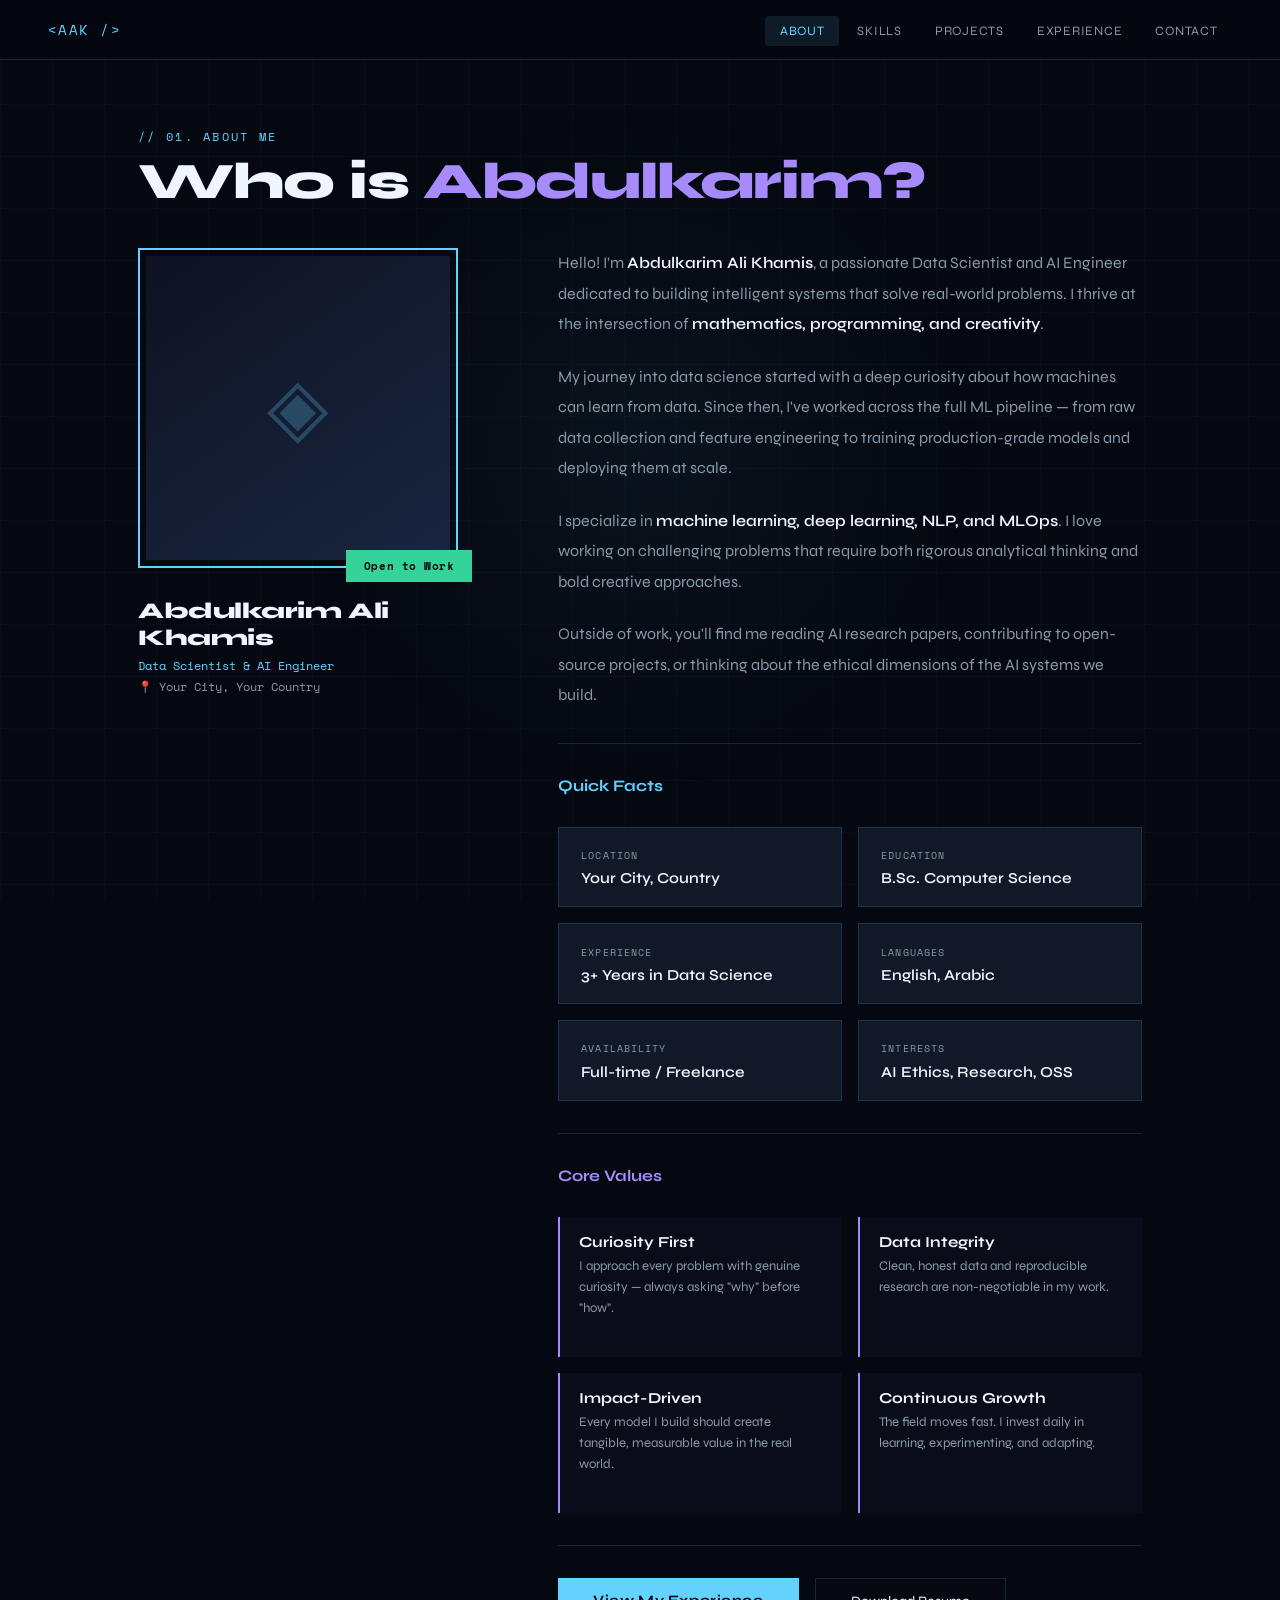
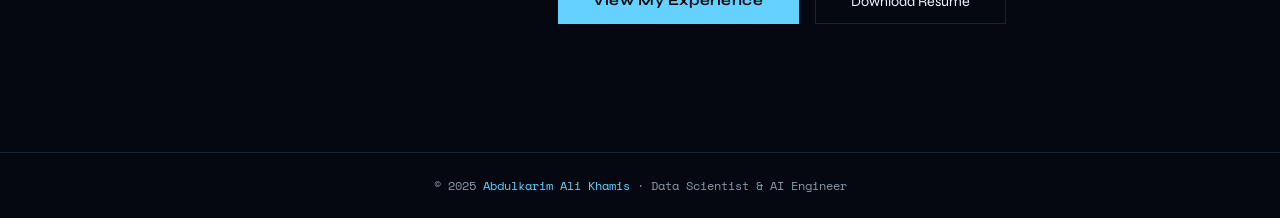
==== about.html @ 7574f5c6 "Add files via upload Initial portfolio upload" ====
<!DOCTYPE html>
<html lang="en">
<head>
<meta charset="UTF-8" />
<meta name="viewport" content="width=device-width, initial-scale=1.0" />
<title>About — Abdulkarim Ali Khamis</title>
<link rel="stylesheet" href="style.css" />
<style>
  .about-grid {
    display: grid; grid-template-columns: 340px 1fr; gap: 5rem; align-items: start;
  }
  .avatar-wrap { position: sticky; top: 8rem; }
  .avatar-box {
    border: 2px solid var(--accent); padding: 6px; aspect-ratio: 1;
    max-width: 320px; position: relative;
  }
  .avatar-inner {
    width: 100%; height: 100%;
    background: linear-gradient(145deg, #0d1321, #1a2540);
    display: flex; align-items: center; justify-content: center;
    font-size: 5rem; color: rgba(99,210,255,0.25);
  }
  .avatar-badge {
    position: absolute; bottom: -1rem; right: -1rem;
    background: var(--accent3); color: #050810;
    padding: 0.5rem 1.1rem; font-family: var(--mono); font-size: 0.68rem; font-weight: 700;
    letter-spacing: 0.05em;
  }
  .avatar-name {
    margin-top: 1.8rem; font-size: 1.4rem; font-weight: 800; letter-spacing: -0.02em;
  }
  .avatar-role { font-family: var(--mono); font-size: 0.78rem; color: var(--accent); margin-top: 0.3rem; }
  .avatar-location { font-family: var(--mono); font-size: 0.72rem; color: var(--muted); margin-top: 0.2rem; }

  .about-text p { color: var(--muted); line-height: 1.9; margin-bottom: 1.4rem; font-size: 1rem; }
  .about-text p strong { color: var(--text); font-weight: 600; }

  .divider { border: none; border-top: 1px solid var(--border); margin: 2rem 0; }

  .quick-facts { display: grid; grid-template-columns: 1fr 1fr; gap: 1rem; margin-top: 2rem; }
  .fact-item { background: var(--card); border: 1px solid var(--border); padding: 1.2rem 1.4rem; }
  .fact-label { font-family: var(--mono); font-size: 0.65rem; color: var(--muted); letter-spacing: 0.1em; text-transform: uppercase; margin-bottom: 0.4rem; }
  .fact-value { font-size: 0.95rem; font-weight: 600; color: var(--text); }

  .values-grid { display: grid; grid-template-columns: 1fr 1fr; gap: 1rem; margin-top: 2rem; }
  .value-card {
    border-left: 2px solid var(--accent2); padding: 1rem 1.2rem;
    background: rgba(167,139,250,0.04);
  }
  .value-card h4 { font-size: 0.95rem; font-weight: 700; margin-bottom: 0.3rem; }
  .value-card p { font-size: 0.82rem; color: var(--muted); line-height: 1.6; }

  @media (max-width: 860px) {
    .about-grid { grid-template-columns: 1fr; gap: 2.5rem; }
    .avatar-wrap { position: static; }
    .quick-facts, .values-grid { grid-template-columns: 1fr; }
  }
</style>
</head>
<body>
<div class="grid-bg"></div>
<div class="glow"></div>

<nav>
  <a href="index.html" class="nav-logo">&lt;AAK /&gt;</a>
  <ul class="nav-links">
    <li><a href="about.html" class="active">About</a></li>
    <li><a href="skills.html">Skills</a></li>
    <li><a href="projects.html">Projects</a></li>
    <li><a href="experience.html">Experience</a></li>
    <li><a href="contact.html">Contact</a></li>
  </ul>
</nav>

<div class="page">
  <div class="section-label fade-up">// 01. about me</div>
  <h1 class="section-title fade-up-2">Who is <em>Abdulkarim?</em></h1>

  <div class="about-grid">
    <div class="avatar-wrap fade-up-3">
      <div class="avatar-box">
        <div class="avatar-inner">◈</div>
        <div class="avatar-badge">Open to Work</div>
      </div>
      <div class="avatar-name">Abdulkarim Ali Khamis</div>
      <div class="avatar-role">Data Scientist &amp; AI Engineer</div>
      <div class="avatar-location">📍 Your City, Your Country</div>
    </div>

    <div class="about-text fade-up-4">
      <p>
        Hello! I'm <strong>Abdulkarim Ali Khamis</strong>, a passionate Data Scientist and AI Engineer
        dedicated to building intelligent systems that solve real-world problems. I thrive at the
        intersection of <strong>mathematics, programming, and creativity</strong>.
      </p>
      <p>
        My journey into data science started with a deep curiosity about how machines can learn
        from data. Since then, I've worked across the full ML pipeline — from raw data collection
        and feature engineering to training production-grade models and deploying them at scale.
      </p>
      <p>
        I specialize in <strong>machine learning, deep learning, NLP, and MLOps</strong>. I love
        working on challenging problems that require both rigorous analytical thinking and bold
        creative approaches.
      </p>
      <p>
        Outside of work, you'll find me reading AI research papers, contributing to open-source
        projects, or thinking about the ethical dimensions of the AI systems we build.
      </p>

      <hr class="divider" />
      <h3 style="font-size:1rem; font-weight:700; margin-bottom:1rem; color:var(--accent);">Quick Facts</h3>
      <div class="quick-facts">
        <div class="fact-item">
          <div class="fact-label">Location</div>
          <div class="fact-value">Your City, Country</div>
        </div>
        <div class="fact-item">
          <div class="fact-label">Education</div>
          <div class="fact-value">B.Sc. Computer Science</div>
        </div>
        <div class="fact-item">
          <div class="fact-label">Experience</div>
          <div class="fact-value">3+ Years in Data Science</div>
        </div>
        <div class="fact-item">
          <div class="fact-label">Languages</div>
          <div class="fact-value">English, Arabic</div>
        </div>
        <div class="fact-item">
          <div class="fact-label">Availability</div>
          <div class="fact-value">Full-time / Freelance</div>
        </div>
        <div class="fact-item">
          <div class="fact-label">Interests</div>
          <div class="fact-value">AI Ethics, Research, OSS</div>
        </div>
      </div>

      <hr class="divider" />
      <h3 style="font-size:1rem; font-weight:700; margin-bottom:1rem; color:var(--accent2);">Core Values</h3>
      <div class="values-grid">
        <div class="value-card">
          <h4>Curiosity First</h4>
          <p>I approach every problem with genuine curiosity — always asking "why" before "how".</p>
        </div>
        <div class="value-card">
          <h4>Data Integrity</h4>
          <p>Clean, honest data and reproducible research are non-negotiable in my work.</p>
        </div>
        <div class="value-card">
          <h4>Impact-Driven</h4>
          <p>Every model I build should create tangible, measurable value in the real world.</p>
        </div>
        <div class="value-card">
          <h4>Continuous Growth</h4>
          <p>The field moves fast. I invest daily in learning, experimenting, and adapting.</p>
        </div>
      </div>

      <hr class="divider" />
      <div style="display:flex; gap:1rem; flex-wrap:wrap;">
        <a href="experience.html" class="btn-primary">View My Experience</a>
        <a href="contact.html" class="btn-ghost">Download Resume</a>
      </div>
    </div>
  </div>
</div>

<footer>
  <p>&copy; 2025 <span>Abdulkarim Ali Khamis</span> · Data Scientist &amp; AI Engineer</p>
</footer>
</body>
</html>
---- style.css ----
@import url('https://fonts.googleapis.com/css2?family=Space+Mono:wght@400;700&family=Syne:wght@400;600;700;800&display=swap');

*, *::before, *::after { box-sizing: border-box; margin: 0; padding: 0; }

:root {
  --bg: #050810;
  --surface: #0d1321;
  --card: #111827;
  --border: rgba(99,210,255,0.15);
  --accent: #63d2ff;
  --accent2: #a78bfa;
  --accent3: #34d399;
  --text: #f0f6ff;
  --muted: #8899aa;
  --mono: 'Space Mono', monospace;
  --sans: 'Syne', sans-serif;
}

html { scroll-behavior: smooth; }
body {
  background: var(--bg);
  color: var(--text);
  font-family: var(--sans);
  overflow-x: hidden;
  min-height: 100vh;
}

/* NAV */
nav {
  position: fixed; top: 0; left: 0; right: 0; z-index: 100;
  display: flex; justify-content: space-between; align-items: center;
  padding: 1.2rem 3rem;
  background: rgba(5,8,16,0.9);
  backdrop-filter: blur(16px);
  border-bottom: 1px solid var(--border);
}
.nav-logo {
  font-family: var(--mono); font-size: 0.9rem;
  color: var(--accent); letter-spacing: 0.1em;
  text-decoration: none;
}
.nav-links { display: flex; gap: 0.25rem; list-style: none; }
.nav-links a {
  font-size: 0.8rem; color: var(--muted); text-decoration: none;
  letter-spacing: 0.06em; text-transform: uppercase;
  padding: 0.45rem 0.9rem;
  transition: color 0.2s, background 0.2s;
  border-radius: 4px;
}
.nav-links a:hover { color: var(--accent); background: rgba(99,210,255,0.06); }
.nav-links a.active { color: var(--accent); background: rgba(99,210,255,0.1); }

/* PAGE WRAPPER */
.page { padding: 8rem 3rem 4rem; max-width: 1100px; margin: 0 auto; }

/* GRID BG */
.grid-bg {
  position: fixed; inset: 0; z-index: -1; opacity: 0.045;
  background-image:
    linear-gradient(rgba(99,210,255,0.8) 1px, transparent 1px),
    linear-gradient(90deg, rgba(99,210,255,0.8) 1px, transparent 1px);
  background-size: 52px 52px;
}
.glow {
  position: fixed; width: 700px; height: 700px; border-radius: 50%; z-index: -1;
  background: radial-gradient(circle, rgba(99,210,255,0.055) 0%, transparent 70%);
  top: 50%; left: 50%; transform: translate(-50%,-50%);
  pointer-events: none;
}

/* SECTION LABEL */
.section-label {
  font-family: var(--mono); font-size: 0.72rem; color: var(--accent);
  letter-spacing: 0.2em; text-transform: uppercase; margin-bottom: 0.6rem;
}
.section-title {
  font-size: clamp(2.2rem, 4vw, 3.2rem); font-weight: 800;
  line-height: 1.05; letter-spacing: -0.025em; margin-bottom: 2.5rem;
}
.section-title em { font-style: normal; color: var(--accent2); }

/* BUTTONS */
.btn-primary {
  display: inline-block;
  background: var(--accent); color: #050810; padding: 0.85rem 2.2rem;
  font-family: var(--sans); font-weight: 700; font-size: 0.9rem;
  text-decoration: none; letter-spacing: 0.04em;
  transition: opacity 0.2s, transform 0.2s;
}
.btn-primary:hover { opacity: 0.82; transform: translateY(-2px); }
.btn-ghost {
  display: inline-block;
  border: 1px solid var(--border); color: var(--text); padding: 0.85rem 2.2rem;
  font-family: var(--sans); font-weight: 400; font-size: 0.9rem;
  text-decoration: none; transition: border-color 0.2s, color 0.2s, transform 0.2s;
}
.btn-ghost:hover { border-color: var(--accent); color: var(--accent); transform: translateY(-2px); }

/* CARD */
.card {
  background: var(--card); border: 1px solid var(--border); padding: 2rem;
  transition: border-color 0.2s, transform 0.2s;
}
.card:hover { border-color: var(--accent); transform: translateY(-4px); }

/* ANIMATIONS */
@keyframes fadeUp {
  from { opacity: 0; transform: translateY(22px); }
  to   { opacity: 1; transform: translateY(0); }
}
.fade-up { animation: fadeUp 0.7s ease both; }
.fade-up-2 { animation: fadeUp 0.7s 0.12s ease both; }
.fade-up-3 { animation: fadeUp 0.7s 0.24s ease both; }
.fade-up-4 { animation: fadeUp 0.7s 0.36s ease both; }

/* FOOTER */
footer {
  border-top: 1px solid var(--border); text-align: center;
  padding: 1.5rem 3rem; font-family: var(--mono); font-size: 0.72rem; color: var(--muted);
  margin-top: 4rem;
}
footer span { color: var(--accent); }

/* RESPONSIVE */
@media (max-width: 768px) {
  nav { padding: 1rem 1.2rem; }
  .nav-links a { padding: 0.35rem 0.55rem; font-size: 0.72rem; }
  .page { padding: 6rem 1.4rem 3rem; }
}
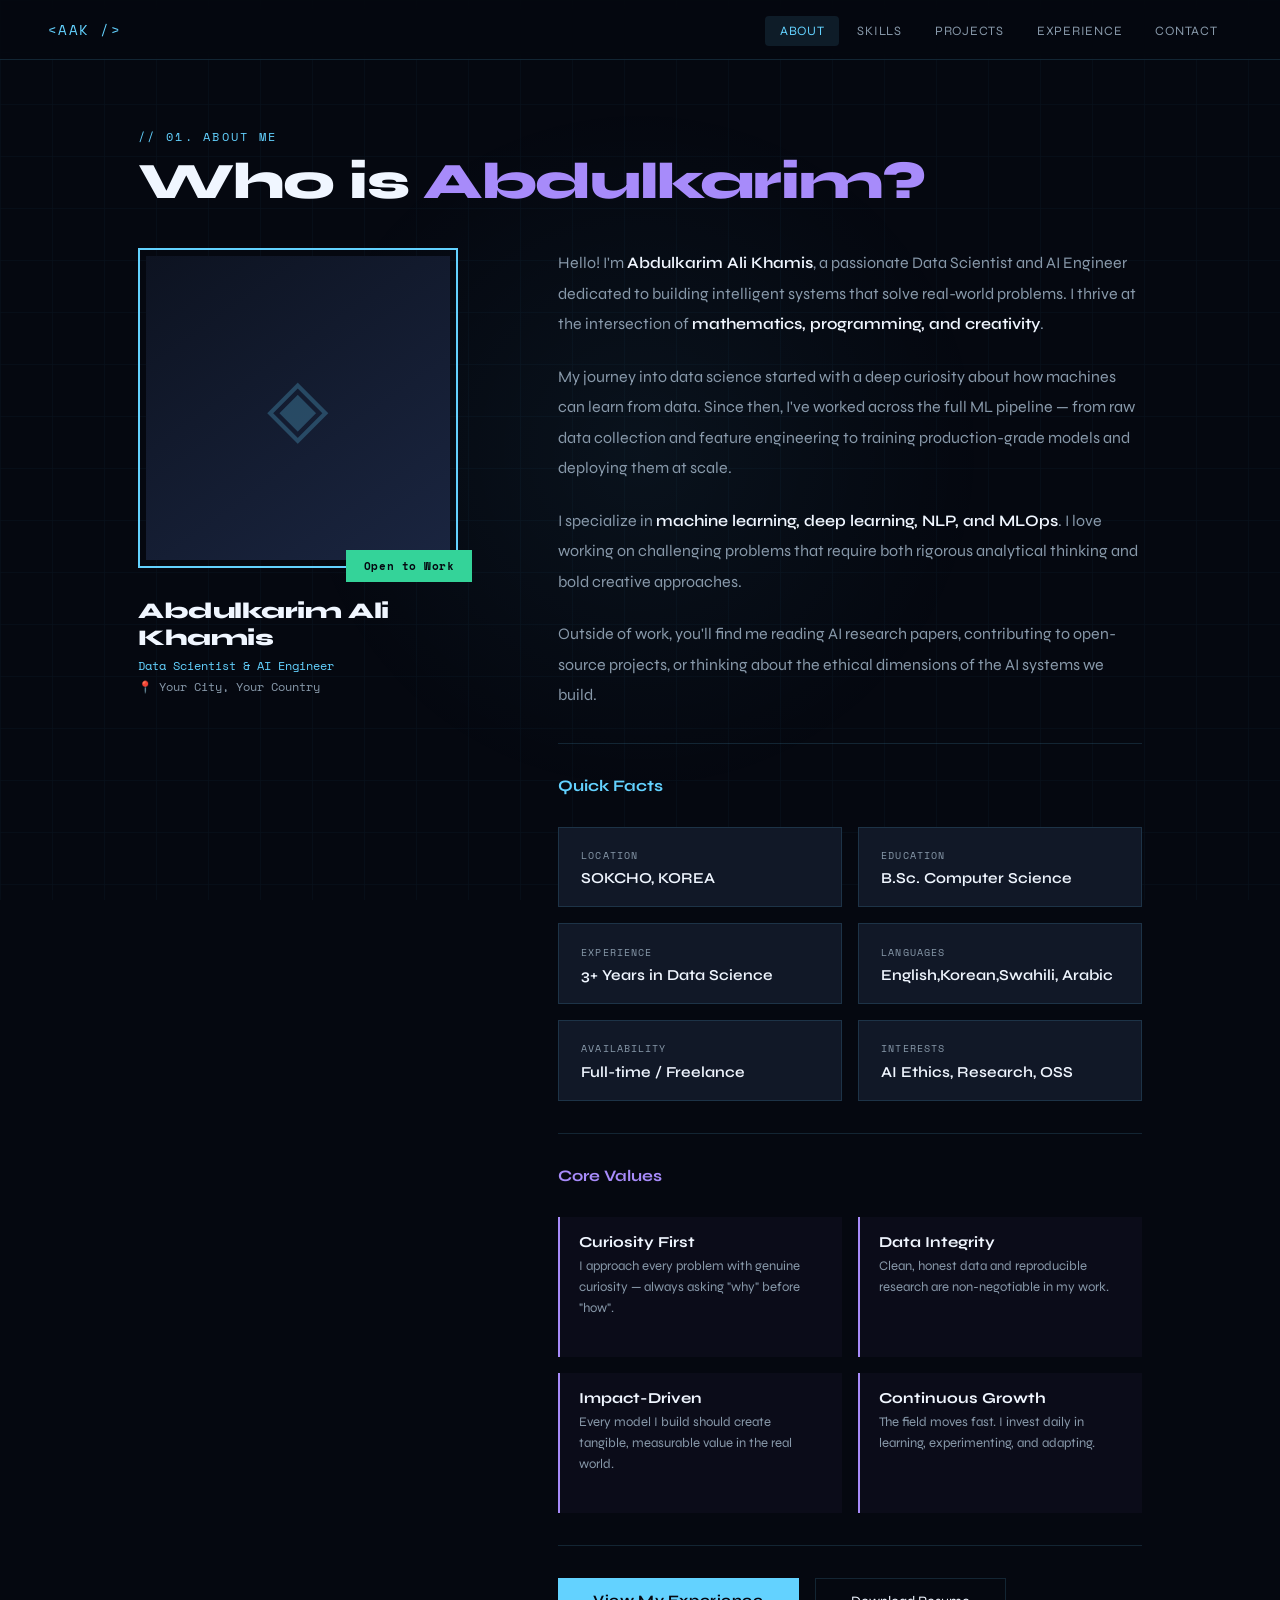
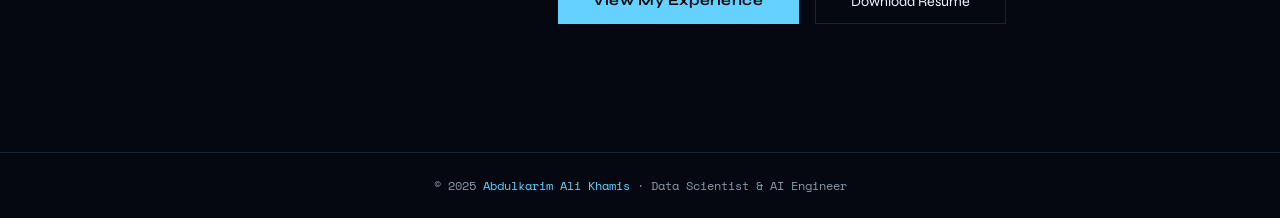
==== commit 4a08943e: "about.html" ====
--- a/about.html
+++ b/about.html
@@ -113,7 +113,7 @@
       <div class="quick-facts">
         <div class="fact-item">
           <div class="fact-label">Location</div>
-          <div class="fact-value">Your City, Country</div>
+          <div class="fact-value">SOKCHO, KOREA</div>
         </div>
         <div class="fact-item">
           <div class="fact-label">Education</div>
@@ -125,7 +125,7 @@
         </div>
         <div class="fact-item">
           <div class="fact-label">Languages</div>
-          <div class="fact-value">English, Arabic</div>
+          <div class="fact-value">English,Korean,Swahili, Arabic</div>
         </div>
         <div class="fact-item">
           <div class="fact-label">Availability</div>
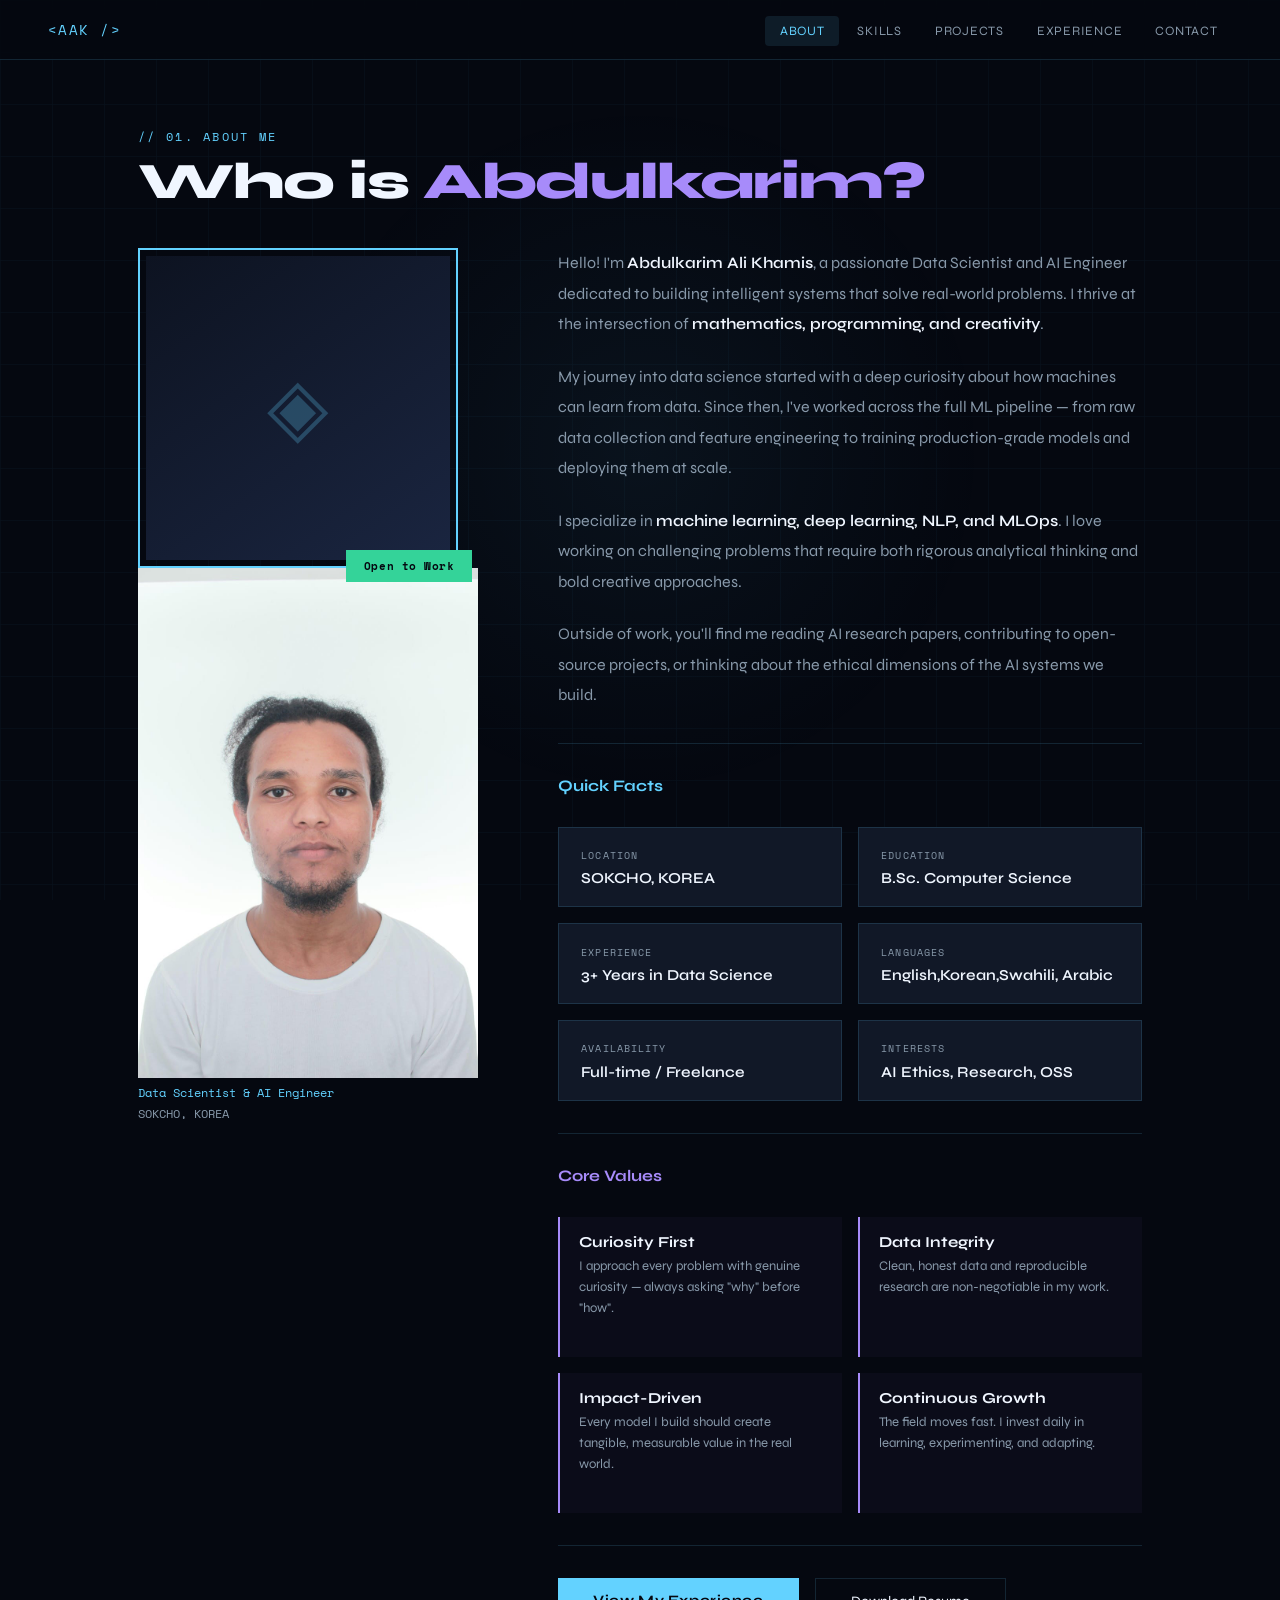
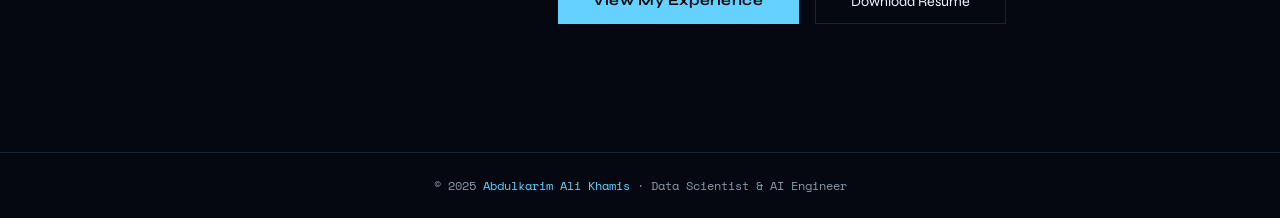
==== commit 5ec20017: "about.html" ====
--- a/about.html
+++ b/about.html
@@ -82,9 +82,8 @@
         <div class="avatar-inner">◈</div>
         <div class="avatar-badge">Open to Work</div>
       </div>
-      <div class="avatar-name">Abdulkarim Ali Khamis</div>
-      <div class="avatar-role">Data Scientist &amp; AI Engineer</div>
-      <div class="avatar-location">📍 Your City, Your Country</div>
+<img src="photo.jpg" style="width:100%; height:100%; object-fit:cover; display:block;" />      <div class="avatar-role">Data Scientist &amp; AI Engineer</div>
+      <div class="avatar-location">SOKCHO, KOREA</div>
     </div>
 
     <div class="about-text fade-up-4">
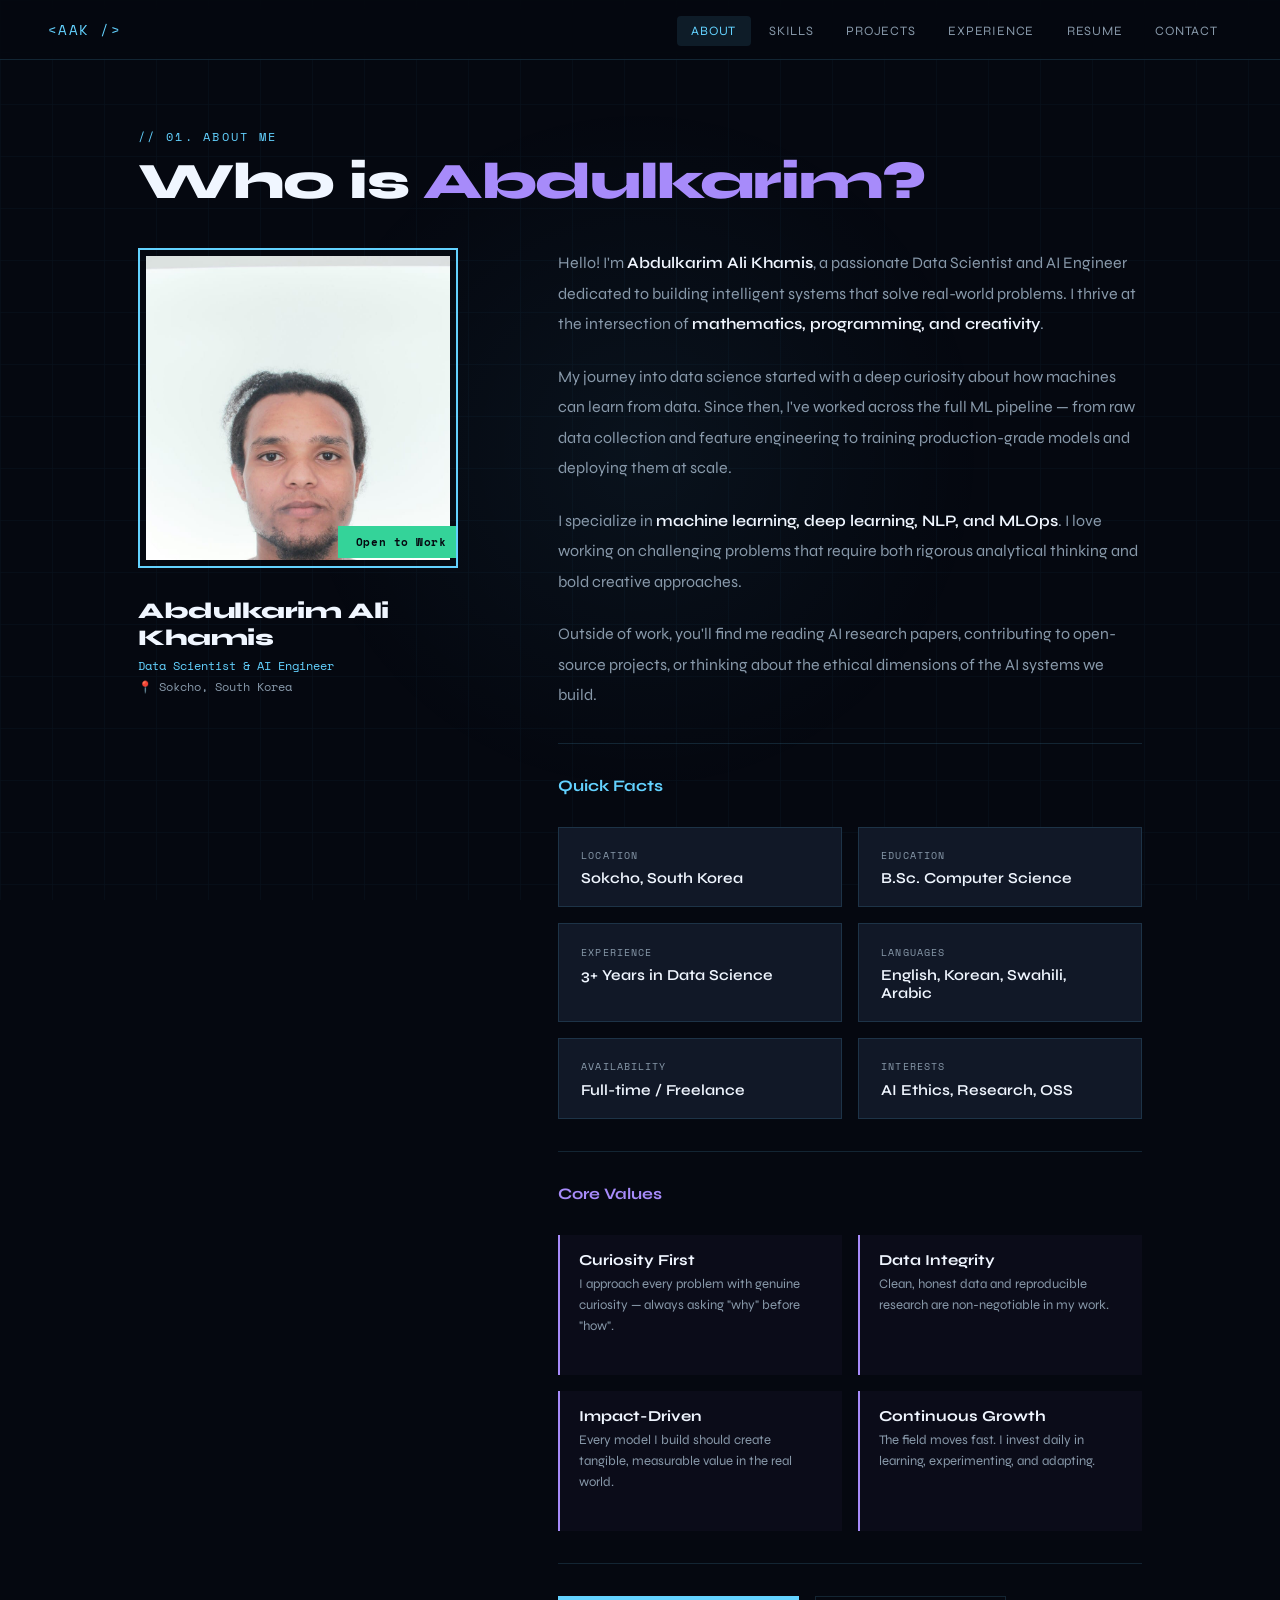
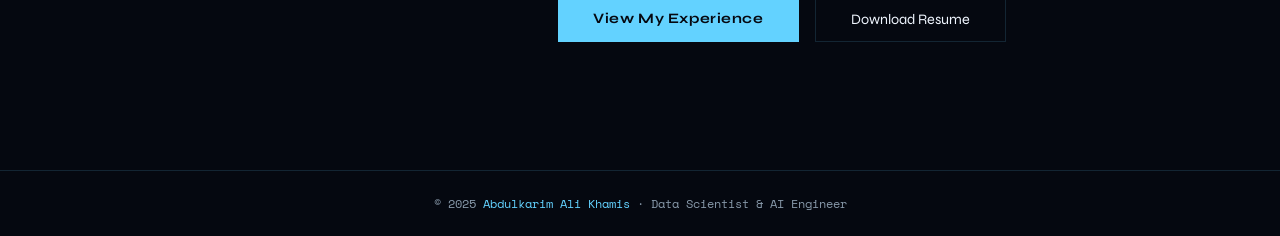
==== commit f05db7f3: "about.html" ====
--- a/about.html
+++ b/about.html
@@ -6,53 +6,39 @@
 <title>About — Abdulkarim Ali Khamis</title>
 <link rel="stylesheet" href="style.css" />
 <style>
-  .about-grid {
-    display: grid; grid-template-columns: 340px 1fr; gap: 5rem; align-items: start;
-  }
+  .about-grid { display: grid; grid-template-columns: 340px 1fr; gap: 5rem; align-items: start; }
   .avatar-wrap { position: sticky; top: 8rem; }
   .avatar-box {
-    border: 2px solid var(--accent); padding: 6px; aspect-ratio: 1;
-    max-width: 320px; position: relative;
+    border: 2px solid var(--accent); padding: 6px;
+    max-width: 320px; position: relative; aspect-ratio: 1; overflow: hidden;
   }
-  .avatar-inner {
-    width: 100%; height: 100%;
-    background: linear-gradient(145deg, #0d1321, #1a2540);
-    display: flex; align-items: center; justify-content: center;
-    font-size: 5rem; color: rgba(99,210,255,0.25);
+  .avatar-box img {
+    width: 100%; height: 100%; object-fit: cover; object-position: center top; display: block;
   }
   .avatar-badge {
-    position: absolute; bottom: -1rem; right: -1rem;
+    position: absolute; bottom: 0.5rem; right: -0.5rem;
     background: var(--accent3); color: #050810;
     padding: 0.5rem 1.1rem; font-family: var(--mono); font-size: 0.68rem; font-weight: 700;
-    letter-spacing: 0.05em;
+    letter-spacing: 0.05em; z-index: 2;
   }
-  .avatar-name {
-    margin-top: 1.8rem; font-size: 1.4rem; font-weight: 800; letter-spacing: -0.02em;
-  }
+  .avatar-name { margin-top: 1.8rem; font-size: 1.4rem; font-weight: 800; letter-spacing: -0.02em; }
   .avatar-role { font-family: var(--mono); font-size: 0.78rem; color: var(--accent); margin-top: 0.3rem; }
   .avatar-location { font-family: var(--mono); font-size: 0.72rem; color: var(--muted); margin-top: 0.2rem; }
-
   .about-text p { color: var(--muted); line-height: 1.9; margin-bottom: 1.4rem; font-size: 1rem; }
   .about-text p strong { color: var(--text); font-weight: 600; }
-
   .divider { border: none; border-top: 1px solid var(--border); margin: 2rem 0; }
-
   .quick-facts { display: grid; grid-template-columns: 1fr 1fr; gap: 1rem; margin-top: 2rem; }
   .fact-item { background: var(--card); border: 1px solid var(--border); padding: 1.2rem 1.4rem; }
   .fact-label { font-family: var(--mono); font-size: 0.65rem; color: var(--muted); letter-spacing: 0.1em; text-transform: uppercase; margin-bottom: 0.4rem; }
   .fact-value { font-size: 0.95rem; font-weight: 600; color: var(--text); }
-
   .values-grid { display: grid; grid-template-columns: 1fr 1fr; gap: 1rem; margin-top: 2rem; }
-  .value-card {
-    border-left: 2px solid var(--accent2); padding: 1rem 1.2rem;
-    background: rgba(167,139,250,0.04);
-  }
+  .value-card { border-left: 2px solid var(--accent2); padding: 1rem 1.2rem; background: rgba(167,139,250,0.04); }
   .value-card h4 { font-size: 0.95rem; font-weight: 700; margin-bottom: 0.3rem; }
   .value-card p { font-size: 0.82rem; color: var(--muted); line-height: 1.6; }
-
   @media (max-width: 860px) {
     .about-grid { grid-template-columns: 1fr; gap: 2.5rem; }
     .avatar-wrap { position: static; }
+    .avatar-box { max-width: 220px; }
     .quick-facts, .values-grid { grid-template-columns: 1fr; }
   }
 </style>
@@ -60,7 +46,6 @@
 <body>
 <div class="grid-bg"></div>
 <div class="glow"></div>
-
 <nav>
   <a href="index.html" class="nav-logo">&lt;AAK /&gt;</a>
   <ul class="nav-links">
@@ -68,106 +53,54 @@
     <li><a href="skills.html">Skills</a></li>
     <li><a href="projects.html">Projects</a></li>
     <li><a href="experience.html">Experience</a></li>
+    <li><a href="resume.html">Resume</a></li>
     <li><a href="contact.html">Contact</a></li>
   </ul>
 </nav>
-
 <div class="page">
   <div class="section-label fade-up">// 01. about me</div>
   <h1 class="section-title fade-up-2">Who is <em>Abdulkarim?</em></h1>
-
   <div class="about-grid">
     <div class="avatar-wrap fade-up-3">
       <div class="avatar-box">
-        <div class="avatar-inner">◈</div>
+        <img src="photo.jpg" alt="Abdulkarim Ali Khamis" />
         <div class="avatar-badge">Open to Work</div>
       </div>
-<img src="photo.jpg" style="width:100%; height:100%; object-fit:cover; display:block;" />      <div class="avatar-role">Data Scientist &amp; AI Engineer</div>
-      <div class="avatar-location">SOKCHO, KOREA</div>
+      <div class="avatar-name">Abdulkarim Ali Khamis</div>
+      <div class="avatar-role">Data Scientist &amp; AI Engineer</div>
+      <div class="avatar-location">📍 Sokcho, South Korea</div>
     </div>
-
     <div class="about-text fade-up-4">
-      <p>
-        Hello! I'm <strong>Abdulkarim Ali Khamis</strong>, a passionate Data Scientist and AI Engineer
-        dedicated to building intelligent systems that solve real-world problems. I thrive at the
-        intersection of <strong>mathematics, programming, and creativity</strong>.
-      </p>
-      <p>
-        My journey into data science started with a deep curiosity about how machines can learn
-        from data. Since then, I've worked across the full ML pipeline — from raw data collection
-        and feature engineering to training production-grade models and deploying them at scale.
-      </p>
-      <p>
-        I specialize in <strong>machine learning, deep learning, NLP, and MLOps</strong>. I love
-        working on challenging problems that require both rigorous analytical thinking and bold
-        creative approaches.
-      </p>
-      <p>
-        Outside of work, you'll find me reading AI research papers, contributing to open-source
-        projects, or thinking about the ethical dimensions of the AI systems we build.
-      </p>
-
+      <p>Hello! I'm <strong>Abdulkarim Ali Khamis</strong>, a passionate Data Scientist and AI Engineer dedicated to building intelligent systems that solve real-world problems. I thrive at the intersection of <strong>mathematics, programming, and creativity</strong>.</p>
+      <p>My journey into data science started with a deep curiosity about how machines can learn from data. Since then, I've worked across the full ML pipeline — from raw data collection and feature engineering to training production-grade models and deploying them at scale.</p>
+      <p>I specialize in <strong>machine learning, deep learning, NLP, and MLOps</strong>. I love working on challenging problems that require both rigorous analytical thinking and bold creative approaches.</p>
+      <p>Outside of work, you'll find me reading AI research papers, contributing to open-source projects, or thinking about the ethical dimensions of the AI systems we build.</p>
       <hr class="divider" />
       <h3 style="font-size:1rem; font-weight:700; margin-bottom:1rem; color:var(--accent);">Quick Facts</h3>
       <div class="quick-facts">
-        <div class="fact-item">
-          <div class="fact-label">Location</div>
-          <div class="fact-value">SOKCHO, KOREA</div>
-        </div>
-        <div class="fact-item">
-          <div class="fact-label">Education</div>
-          <div class="fact-value">B.Sc. Computer Science</div>
-        </div>
-        <div class="fact-item">
-          <div class="fact-label">Experience</div>
-          <div class="fact-value">3+ Years in Data Science</div>
-        </div>
-        <div class="fact-item">
-          <div class="fact-label">Languages</div>
-          <div class="fact-value">English,Korean,Swahili, Arabic</div>
-        </div>
-        <div class="fact-item">
-          <div class="fact-label">Availability</div>
-          <div class="fact-value">Full-time / Freelance</div>
-        </div>
-        <div class="fact-item">
-          <div class="fact-label">Interests</div>
-          <div class="fact-value">AI Ethics, Research, OSS</div>
-        </div>
+        <div class="fact-item"><div class="fact-label">Location</div><div class="fact-value">Sokcho, South Korea</div></div>
+        <div class="fact-item"><div class="fact-label">Education</div><div class="fact-value">B.Sc. Computer Science</div></div>
+        <div class="fact-item"><div class="fact-label">Experience</div><div class="fact-value">3+ Years in Data Science</div></div>
+        <div class="fact-item"><div class="fact-label">Languages</div><div class="fact-value">English, Korean, Swahili, Arabic</div></div>
+        <div class="fact-item"><div class="fact-label">Availability</div><div class="fact-value">Full-time / Freelance</div></div>
+        <div class="fact-item"><div class="fact-label">Interests</div><div class="fact-value">AI Ethics, Research, OSS</div></div>
       </div>
-
       <hr class="divider" />
       <h3 style="font-size:1rem; font-weight:700; margin-bottom:1rem; color:var(--accent2);">Core Values</h3>
       <div class="values-grid">
-        <div class="value-card">
-          <h4>Curiosity First</h4>
-          <p>I approach every problem with genuine curiosity — always asking "why" before "how".</p>
-        </div>
-        <div class="value-card">
-          <h4>Data Integrity</h4>
-          <p>Clean, honest data and reproducible research are non-negotiable in my work.</p>
-        </div>
-        <div class="value-card">
-          <h4>Impact-Driven</h4>
-          <p>Every model I build should create tangible, measurable value in the real world.</p>
-        </div>
-        <div class="value-card">
-          <h4>Continuous Growth</h4>
-          <p>The field moves fast. I invest daily in learning, experimenting, and adapting.</p>
-        </div>
+        <div class="value-card"><h4>Curiosity First</h4><p>I approach every problem with genuine curiosity — always asking "why" before "how".</p></div>
+        <div class="value-card"><h4>Data Integrity</h4><p>Clean, honest data and reproducible research are non-negotiable in my work.</p></div>
+        <div class="value-card"><h4>Impact-Driven</h4><p>Every model I build should create tangible, measurable value in the real world.</p></div>
+        <div class="value-card"><h4>Continuous Growth</h4><p>The field moves fast. I invest daily in learning, experimenting, and adapting.</p></div>
       </div>
-
       <hr class="divider" />
       <div style="display:flex; gap:1rem; flex-wrap:wrap;">
         <a href="experience.html" class="btn-primary">View My Experience</a>
-        <a href="contact.html" class="btn-ghost">Download Resume</a>
+        <a href="resume.html" class="btn-ghost">Download Resume</a>
       </div>
     </div>
   </div>
 </div>
-
-<footer>
-  <p>&copy; 2025 <span>Abdulkarim Ali Khamis</span> · Data Scientist &amp; AI Engineer</p>
-</footer>
+<footer><p>&copy; 2025 <span>Abdulkarim Ali Khamis</span> · Data Scientist &amp; AI Engineer</p></footer>
 </body>
 </html>
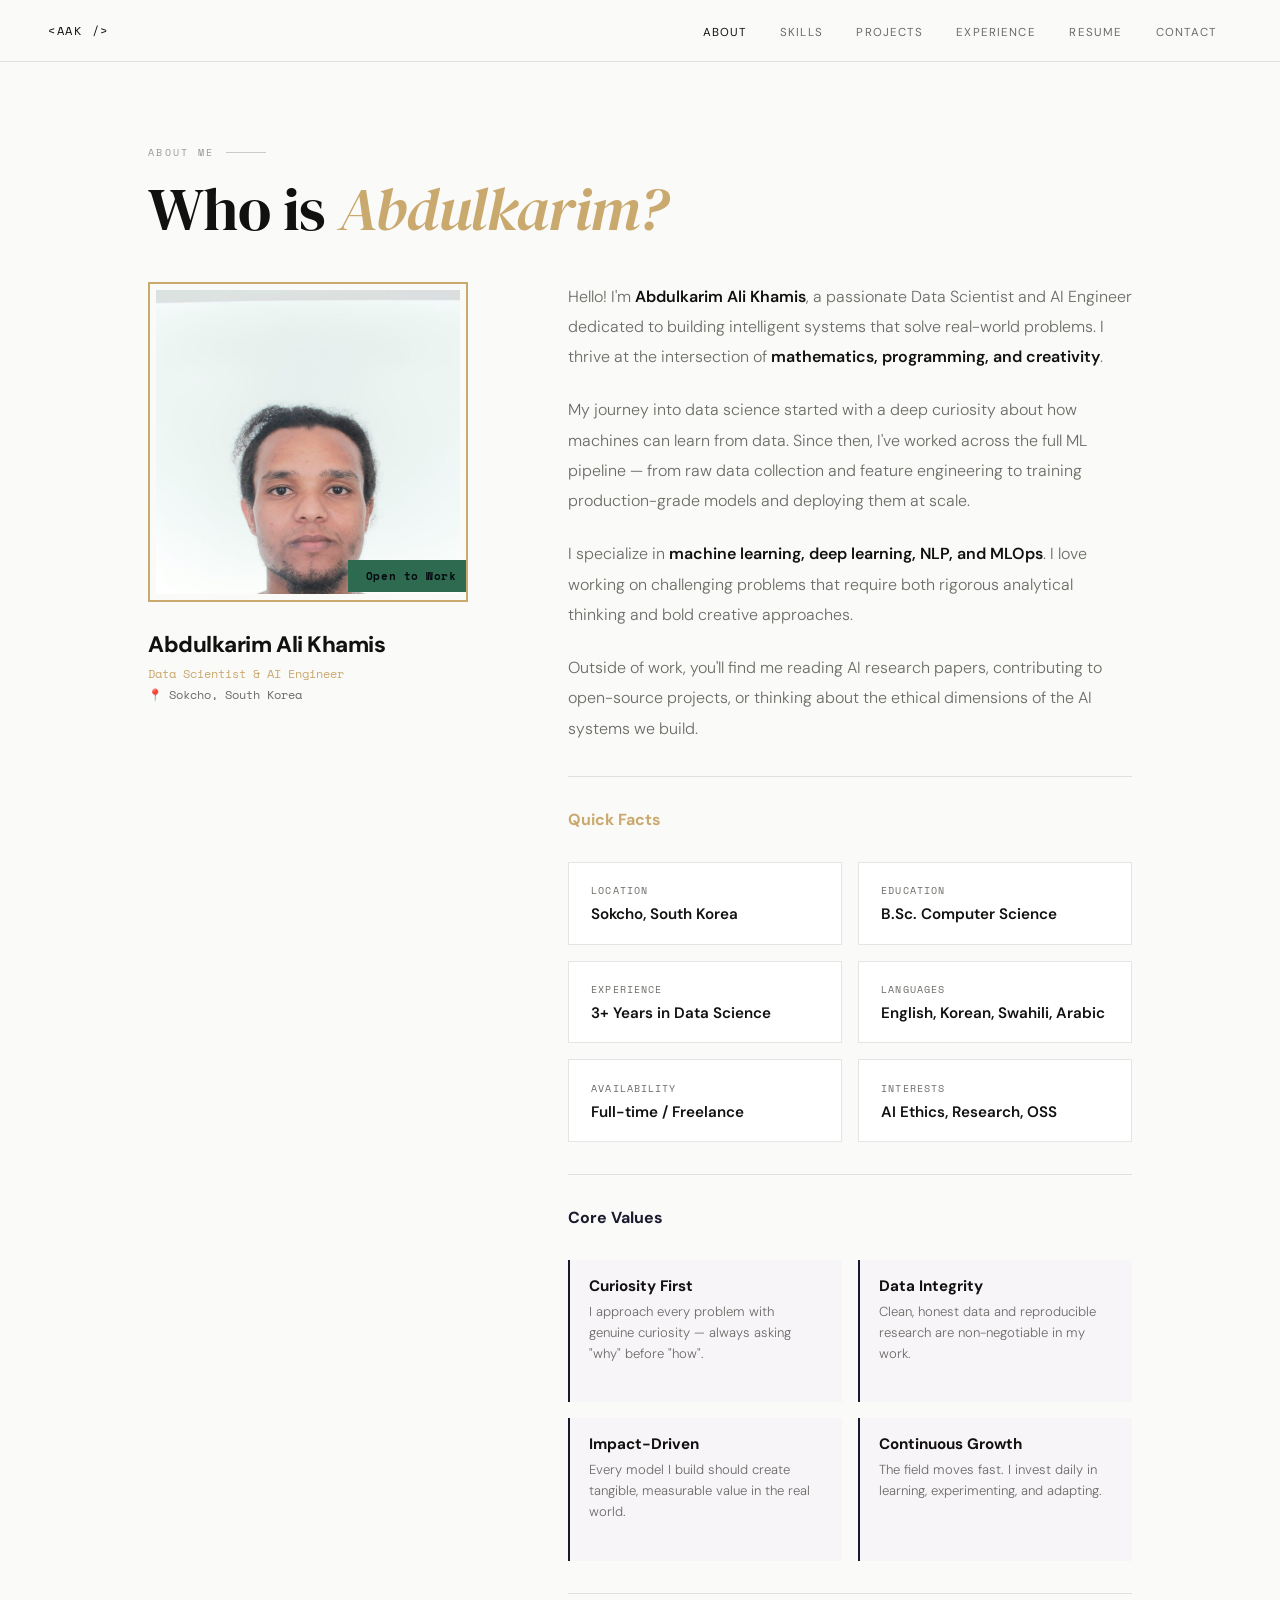
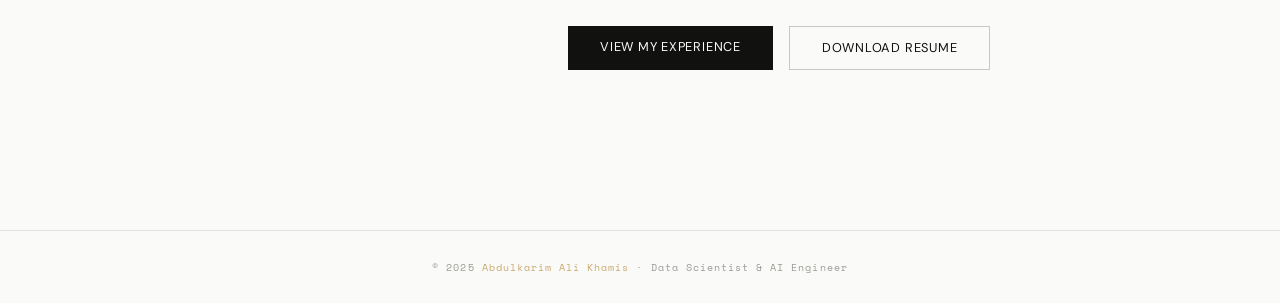
==== commit a677f5b8: "about.html" ====
--- a/about.html
+++ b/about.html
@@ -58,7 +58,7 @@
   </ul>
 </nav>
 <div class="page">
-  <div class="section-label fade-up">// 01. about me</div>
+  <div class="section-label fade-up">About me</div>
   <h1 class="section-title fade-up-2">Who is <em>Abdulkarim?</em></h1>
   <div class="about-grid">
     <div class="avatar-wrap fade-up-3">
--- a/style.css
+++ b/style.css
@@ -1,19 +1,22 @@
-@import url('https://fonts.googleapis.com/css2?family=Space+Mono:wght@400;700&family=Syne:wght@400;600;700;800&display=swap');
+@import url('https://fonts.googleapis.com/css2?family=DM+Serif+Display:ital@0;1&family=DM+Sans:wght@300;400;500&family=Space+Mono:wght@400;700&display=swap');
 
 *, *::before, *::after { box-sizing: border-box; margin: 0; padding: 0; }
 
 :root {
-  --bg: #050810;
-  --surface: #0d1321;
-  --card: #111827;
-  --border: rgba(99,210,255,0.15);
-  --accent: #63d2ff;
-  --accent2: #a78bfa;
-  --accent3: #34d399;
-  --text: #f0f6ff;
-  --muted: #8899aa;
+  --bg: #fafaf8;
+  --surface: #f2f1ee;
+  --card: #ffffff;
+  --border: rgba(0,0,0,0.1);
+  --border-strong: rgba(0,0,0,0.2);
+  --accent: #c9a96e;
+  --accent2: #1a1a2e;
+  --accent3: #2d6a4f;
+  --text: #111110;
+  --muted: #6b6b67;
+  --subtle: #9a9a96;
   --mono: 'Space Mono', monospace;
-  --sans: 'Syne', sans-serif;
+  --sans: 'DM Sans', sans-serif;
+  --serif: 'DM Serif Display', serif;
 }
 
 html { scroll-behavior: smooth; }
@@ -21,109 +24,119 @@
   background: var(--bg);
   color: var(--text);
   font-family: var(--sans);
+  font-weight: 300;
   overflow-x: hidden;
   min-height: 100vh;
+  -webkit-font-smoothing: antialiased;
 }
 
 /* NAV */
 nav {
   position: fixed; top: 0; left: 0; right: 0; z-index: 100;
   display: flex; justify-content: space-between; align-items: center;
-  padding: 1.2rem 3rem;
-  background: rgba(5,8,16,0.9);
-  backdrop-filter: blur(16px);
+  padding: 1.25rem 3rem;
+  background: rgba(250,250,248,0.95);
+  backdrop-filter: blur(12px);
   border-bottom: 1px solid var(--border);
 }
 .nav-logo {
-  font-family: var(--mono); font-size: 0.9rem;
-  color: var(--accent); letter-spacing: 0.1em;
-  text-decoration: none;
+  font-family: var(--mono); font-size: 0.78rem;
+  color: var(--text); letter-spacing: 0.14em;
+  text-decoration: none; text-transform: uppercase;
 }
-.nav-links { display: flex; gap: 0.25rem; list-style: none; }
+.nav-links { display: flex; gap: 0.1rem; list-style: none; }
 .nav-links a {
-  font-size: 0.8rem; color: var(--muted); text-decoration: none;
-  letter-spacing: 0.06em; text-transform: uppercase;
-  padding: 0.45rem 0.9rem;
-  transition: color 0.2s, background 0.2s;
-  border-radius: 4px;
+  font-size: 0.72rem; color: var(--muted); text-decoration: none;
+  letter-spacing: 0.1em; text-transform: uppercase; font-weight: 400;
+  padding: 0.4rem 1rem;
+  transition: color 0.2s;
 }
-.nav-links a:hover { color: var(--accent); background: rgba(99,210,255,0.06); }
-.nav-links a.active { color: var(--accent); background: rgba(99,210,255,0.1); }
+.nav-links a:hover { color: var(--text); }
+.nav-links a.active { color: var(--text); }
 
 /* PAGE WRAPPER */
-.page { padding: 8rem 3rem 4rem; max-width: 1100px; margin: 0 auto; }
-
-/* GRID BG */
-.grid-bg {
-  position: fixed; inset: 0; z-index: -1; opacity: 0.045;
-  background-image:
-    linear-gradient(rgba(99,210,255,0.8) 1px, transparent 1px),
-    linear-gradient(90deg, rgba(99,210,255,0.8) 1px, transparent 1px);
-  background-size: 52px 52px;
-}
-.glow {
-  position: fixed; width: 700px; height: 700px; border-radius: 50%; z-index: -1;
-  background: radial-gradient(circle, rgba(99,210,255,0.055) 0%, transparent 70%);
-  top: 50%; left: 50%; transform: translate(-50%,-50%);
-  pointer-events: none;
-}
+.page { padding: 9rem 3rem 5rem; max-width: 1080px; margin: 0 auto; }
 
 /* SECTION LABEL */
 .section-label {
-  font-family: var(--mono); font-size: 0.72rem; color: var(--accent);
-  letter-spacing: 0.2em; text-transform: uppercase; margin-bottom: 0.6rem;
+  font-family: var(--mono); font-size: 0.65rem; color: var(--subtle);
+  letter-spacing: 0.22em; text-transform: uppercase; margin-bottom: 1rem;
+  display: flex; align-items: center; gap: 0.75rem;
+}
+.section-label::after {
+  content: ''; display: block; height: 1px; width: 40px;
+  background: var(--subtle); opacity: 0.5;
 }
 .section-title {
-  font-size: clamp(2.2rem, 4vw, 3.2rem); font-weight: 800;
-  line-height: 1.05; letter-spacing: -0.025em; margin-bottom: 2.5rem;
+  font-family: var(--serif);
+  font-size: clamp(2.4rem, 5vw, 3.8rem); font-weight: 400;
+  line-height: 1.08; letter-spacing: -0.01em; margin-bottom: 2.5rem;
+  color: var(--text);
 }
-.section-title em { font-style: normal; color: var(--accent2); }
+.section-title em { font-style: italic; color: var(--accent); }
 
 /* BUTTONS */
 .btn-primary {
   display: inline-block;
-  background: var(--accent); color: #050810; padding: 0.85rem 2.2rem;
-  font-family: var(--sans); font-weight: 700; font-size: 0.9rem;
-  text-decoration: none; letter-spacing: 0.04em;
+  background: var(--text); color: var(--bg); padding: 0.8rem 2rem;
+  font-family: var(--sans); font-weight: 400; font-size: 0.8rem;
+  text-decoration: none; letter-spacing: 0.06em; text-transform: uppercase;
   transition: opacity 0.2s, transform 0.2s;
 }
-.btn-primary:hover { opacity: 0.82; transform: translateY(-2px); }
+.btn-primary:hover { opacity: 0.75; transform: translateY(-1px); }
 .btn-ghost {
   display: inline-block;
-  border: 1px solid var(--border); color: var(--text); padding: 0.85rem 2.2rem;
-  font-family: var(--sans); font-weight: 400; font-size: 0.9rem;
-  text-decoration: none; transition: border-color 0.2s, color 0.2s, transform 0.2s;
+  border: 1px solid var(--border-strong); color: var(--text); padding: 0.8rem 2rem;
+  font-family: var(--sans); font-weight: 400; font-size: 0.8rem;
+  text-decoration: none; letter-spacing: 0.06em; text-transform: uppercase;
+  transition: border-color 0.2s, background 0.2s, transform 0.2s;
 }
-.btn-ghost:hover { border-color: var(--accent); color: var(--accent); transform: translateY(-2px); }
+.btn-ghost:hover {
+  border-color: var(--text); background: var(--text);
+  color: var(--bg); transform: translateY(-1px);
+}
 
 /* CARD */
 .card {
-  background: var(--card); border: 1px solid var(--border); padding: 2rem;
-  transition: border-color 0.2s, transform 0.2s;
+  background: var(--card);
+  border: 1px solid var(--border);
+  border-top: 2px solid var(--text);
+  padding: 2rem 2rem 2.5rem;
+  transition: border-top-color 0.25s, transform 0.25s;
 }
-.card:hover { border-color: var(--accent); transform: translateY(-4px); }
+.card:hover {
+  border-top-color: var(--accent);
+  transform: translateY(-3px);
+}
+
+/* DIVIDER */
+hr {
+  border: none; border-top: 1px solid var(--border);
+  margin: 3rem 0;
+}
 
 /* ANIMATIONS */
 @keyframes fadeUp {
-  from { opacity: 0; transform: translateY(22px); }
+  from { opacity: 0; transform: translateY(18px); }
   to   { opacity: 1; transform: translateY(0); }
 }
-.fade-up { animation: fadeUp 0.7s ease both; }
-.fade-up-2 { animation: fadeUp 0.7s 0.12s ease both; }
-.fade-up-3 { animation: fadeUp 0.7s 0.24s ease both; }
-.fade-up-4 { animation: fadeUp 0.7s 0.36s ease both; }
+.fade-up   { animation: fadeUp 0.65s cubic-bezier(0.22,1,0.36,1) both; }
+.fade-up-2 { animation: fadeUp 0.65s 0.1s  cubic-bezier(0.22,1,0.36,1) both; }
+.fade-up-3 { animation: fadeUp 0.65s 0.2s  cubic-bezier(0.22,1,0.36,1) both; }
+.fade-up-4 { animation: fadeUp 0.65s 0.3s  cubic-bezier(0.22,1,0.36,1) both; }
 
 /* FOOTER */
 footer {
   border-top: 1px solid var(--border); text-align: center;
-  padding: 1.5rem 3rem; font-family: var(--mono); font-size: 0.72rem; color: var(--muted);
-  margin-top: 4rem;
+  padding: 1.75rem 3rem; font-family: var(--mono);
+  font-size: 0.65rem; color: var(--subtle); letter-spacing: 0.1em;
+  margin-top: 5rem;
 }
 footer span { color: var(--accent); }
 
 /* RESPONSIVE */
 @media (max-width: 768px) {
-  nav { padding: 1rem 1.2rem; }
-  .nav-links a { padding: 0.35rem 0.55rem; font-size: 0.72rem; }
-  .page { padding: 6rem 1.4rem 3rem; }
+  nav { padding: 1rem 1.4rem; }
+  .nav-links a { padding: 0.35rem 0.6rem; font-size: 0.68rem; }
+  .page { padding: 6.5rem 1.4rem 3rem; }
 }
